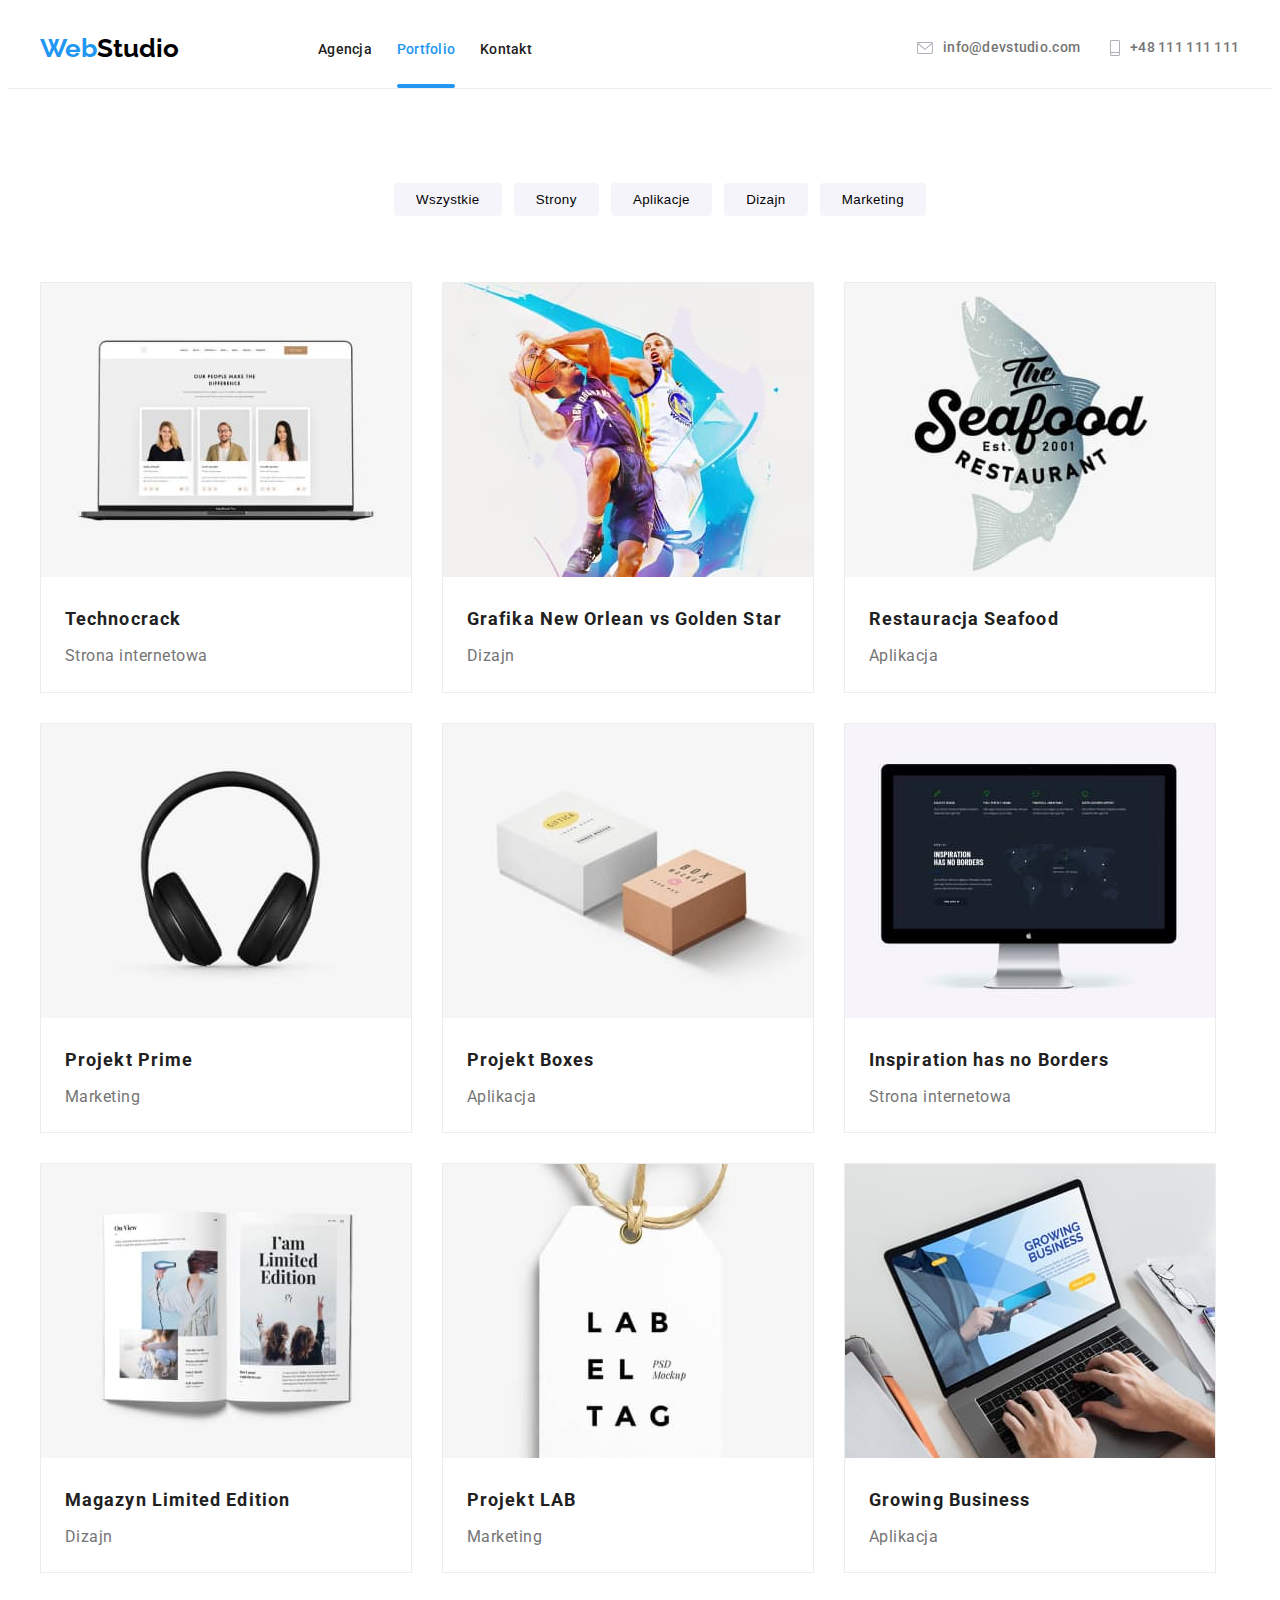
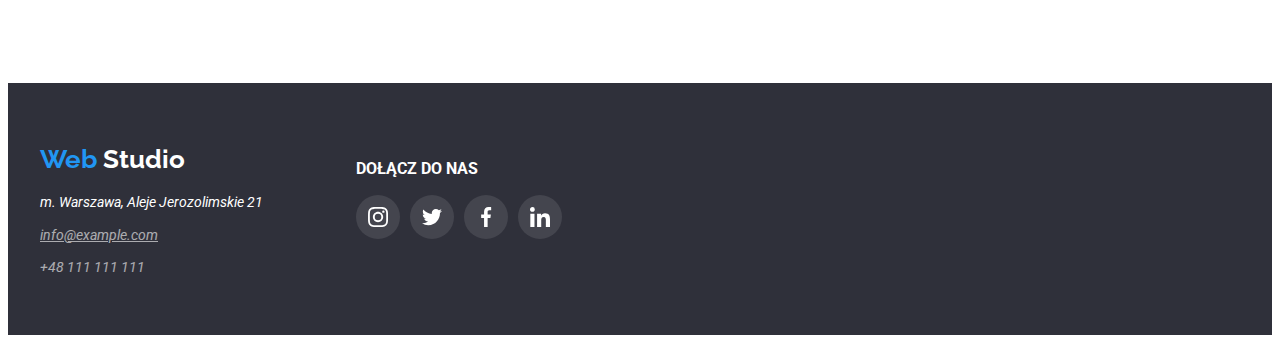
==== portfolio.html @ efbed038 "sklonowanie goit-markup-hw-05" ====
<!DOCTYPE html>
<html lang="pl">
  <head>
    <meta charset="UTF-8" />
    <meta http-equiv="X-UA-Compatible" content="IE=edge" />
    <meta name="viewport" content="width=device-width, initial-scale=1.0" />
    <title>Portfolio</title>
    <link
      rel="stylesheet"
      href="https://cdnjs.cloudflare.com/ajax/libs/modern-normalize/1.1.0/modern-normalize.min.css"
      integrity="sha512-wpPYUAdjBVSE4KJnH1VR1HeZfpl1ub8YT/NKx4PuQ5NmX2tKuGu6U/JRp5y+Y8XG2tV+wKQpNHVUX03MfMFn9Q=="
      crossorigin="anonymous"
      referrerpolicy="no-referrer"
    />
    <link rel="stylesheet" href="./css/styles.css" />
    <link rel="preconnect" href="https://fonts.googleapis.com" />
    <link rel="preconnect" href="https://fonts.gstatic.com" crossorigin />
    <link
      href="https://fonts.googleapis.com/css2?family=Raleway:wght@700&family=Roboto:wght@400;500;700;900&display=swap"
      rel="stylesheet"
    />
  </head>
  <body>
    <header class="portfolio-header-style">
      <div class="container">
        <div class="header-box">
          <nav class="nav-box">
            <a class="logo logo-header-box" href="index.html">
              <span class="logo-front">Web</span>Studio
            </a>
            <ul class="nav-list">
              <li>
                <a class="nav-link" href="index.html">Agencja</a>
              </li>
              <li class="nav-list-item">
                <a class="nav-link-active-portfolio nav-link" href="portfolio.html">Portfolio</a>
              </li>
              <li><a class="nav-link" href="#">Kontakt</a></li>
            </ul>
          </nav>
          <ul class="header-contacts-link-list">
            <li class="header-contacts-link-list-item">
              <svg class="header-icons" width="16" height="12">
                <use href="./images/icons.svg#icon-envelope1"></use>
              </svg>
              <a
                class="header-contacts-link header-contacts-link-mail"
                href="mailto:info@devstudio.com"
                >info@devstudio.com</a
              >
            </li>
            <li class="header-contacts-link-list-item">
              <svg class="header-icons" width="10" height="16">
                <use href="./images/icons.svg#icon-smartphone1"></use>
              </svg>
              <a class="header-contacts-link" href="tel:+48111111111">+48 111 111 111</a>
            </li>
          </ul>
        </div>
      </div>
    </header>
    <main>
      <section class="section">
        <div class="container">
          <ul class="portfolio-button-list">
            <li><button class="portfolio-button-list-item" type="button">Wszystkie</button></li>
            <li><button class="portfolio-button-list-item" type="button">Strony</button></li>
            <li><button class="portfolio-button-list-item" type="button">Aplikacje</button></li>
            <li><button class="portfolio-button-list-item" type="button">Dizajn</button></li>
            <li><button class="portfolio-button-list-item" type="button">Marketing</button></li>
          </ul>
          <ul class="portfolio-images-list">
            <li class="portfolio-images-list-item">
              <div class="portfolio-card-overlay-box">
                <img
                  src="images/portfolio/pageTechnocrack.jpg"
                  alt="Strona internetowa przedstawiająca zdjęcia i opisy osób tam pracujących."
                  width="370"
                  height="294"
                />
                <div class="portfolio-card-overlay">
                  Technocrack jest popularną platformą wykorzystywaną do rozpowszechniania
                  koronawirusa. Firmy wykorzystują tę platformę do celów szpiegowskich i ataków na
                  niezabezpieczone serwery konkurencji
                </div>
              </div>
              <div class="portfolio-titles">Technocrack</div>
              <div class="portfolio-desctiption">Strona internetowa</div>
            </li>
            <li class="portfolio-images-list-item">
              <div class="portfolio-card-overlay-box">
                <img
                  src="images/portfolio/basketball.jpg"
                  alt="Grafika przedstawiająca dwóch koszykarzy grających w koszykówkę."
                  width="370"
                  height="294"
                />
                <div class="portfolio-card-overlay">
                  Technocrack jest popularną platformą wykorzystywaną do rozpowszechniania
                  koronawirusa. Firmy wykorzystują tę platformę do celów szpiegowskich i ataków na
                  niezabezpieczone serwery konkurencji
                </div>
              </div>
              <div class="portfolio-titles">Grafika New Orlean vs Golden Star</div>
              <div class="portfolio-desctiption">Dizajn</div>
            </li>
            <li class="portfolio-images-list-item">
              <div class="portfolio-card-overlay-box">
                <img
                  src="images/portfolio/seafoodRestaurant.jpg"
                  alt="Logo restauracji z owocami morza."
                  width="370"
                  height="294"
                />
                <div class="portfolio-card-overlay">
                  Technocrack jest popularną platformą wykorzystywaną do rozpowszechniania
                  koronawirusa. Firmy wykorzystują tę platformę do celów szpiegowskich i ataków na
                  niezabezpieczone serwery konkurencji
                </div>
              </div>
              <div class="portfolio-titles">Restauracja Seafood</div>
              <div class="portfolio-desctiption">Aplikacja</div>
            </li>
            <li class="portfolio-images-list-item">
              <div class="portfolio-card-overlay-box">
                <img
                  src="images/portfolio/projectPrime.jpg"
                  alt="Czarne słuchawki nauszne."
                  width="370"
                  height="294"
                />
                <div class="portfolio-card-overlay">
                  Technocrack jest popularną platformą wykorzystywaną do rozpowszechniania
                  koronawirusa. Firmy wykorzystują tę platformę do celów szpiegowskich i ataków na
                  niezabezpieczone serwery konkurencji
                </div>
              </div>
              <div class="portfolio-titles">Projekt Prime</div>
              <div class="portfolio-desctiption">Marketing</div>
            </li>
            <li class="portfolio-images-list-item">
              <div class="portfolio-card-overlay-box">
                <img
                  src="images/portfolio/projectBoxes.jpg"
                  alt="Dwa pudełka leżące obok siebie - większe białe i mniejsze brązowe."
                  width="370"
                  height="294"
                />
                <div class="portfolio-card-overlay">
                  Technocrack jest popularną platformą wykorzystywaną do rozpowszechniania
                  koronawirusa. Firmy wykorzystują tę platformę do celów szpiegowskich i ataków na
                  niezabezpieczone serwery konkurencji
                </div>
              </div>
              <div class="portfolio-titles">Projekt Boxes</div>
              <div class="portfolio-desctiption">Aplikacja</div>
            </li>
            <li class="portfolio-images-list-item">
              <div class="portfolio-card-overlay-box">
                <img
                  src="images/portfolio/pageNoBorders.jpg"
                  alt="ekran, na którym widać stronę internetową zawierającą białe opisy na czarnym tle."
                  width="370"
                  height="294"
                />
                <div class="portfolio-card-overlay">
                  Technocrack jest popularną platformą wykorzystywaną do rozpowszechniania
                  koronawirusa. Firmy wykorzystują tę platformę do celów szpiegowskich i ataków na
                  niezabezpieczone serwery konkurencji
                </div>
              </div>
              <div class="portfolio-titles">Inspiration has no Borders</div>
              <div class="portfolio-desctiption">Strona internetowa</div>
            </li>
            <li class="portfolio-images-list-item">
              <div class="portfolio-card-overlay-box">
                <img
                  src="images/portfolio/newspapper.jpg"
                  alt="Otwarta gazeta zawierającą nagłówek świadczący o tym, że jest to edycja limitowana, oraz zdjęcia wraz z opisami."
                  width="370"
                  height="294"
                />
                <div class="portfolio-card-overlay">
                  Technocrack jest popularną platformą wykorzystywaną do rozpowszechniania
                  koronawirusa. Firmy wykorzystują tę platformę do celów szpiegowskich i ataków na
                  niezabezpieczone serwery konkurencji
                </div>
              </div>
              <div class="portfolio-titles">Magazyn Limited Edition</div>
              <div class="portfolio-desctiption">Dizajn</div>
            </li>
            <li class="portfolio-images-list-item">
              <div class="portfolio-card-overlay-box">
                <img
                  src="images/portfolio/projectLab.jpg"
                  alt="Biała etykieta z nazwą projektu Lab El Tag."
                  width="370"
                  height="294"
                />
                <div class="portfolio-card-overlay">
                  Technocrack jest popularną platformą wykorzystywaną do rozpowszechniania
                  koronawirusa. Firmy wykorzystują tę platformę do celów szpiegowskich i ataków na
                  niezabezpieczone serwery konkurencji
                </div>
              </div>
              <div class="portfolio-titles">Projekt LAB</div>
              <div class="portfolio-desctiption">Marketing</div>
            </li>
            <li class="portfolio-images-list-item">
              <div class="portfolio-card-overlay-box">
                <img
                  src="images/portfolio/growingBusiness.jpg"
                  alt="Ekran laptopa, na którym widać stronę aplikacji Growing Businnes."
                  width="370"
                  height="294"
                />
                <div class="portfolio-card-overlay">
                  Technocrack jest popularną platformą wykorzystywaną do rozpowszechniania
                  koronawirusa. Firmy wykorzystują tę platformę do celów szpiegowskich i ataków na
                  niezabezpieczone serwery konkurencji
                </div>
              </div>
              <div class="portfolio-titles">Growing Business</div>
              <div class="portfolio-desctiption">Aplikacja</div>
            </li>
          </ul>
        </div>
      </section>
    </main>
    <footer class="footer-style-background">
      <div class="container footer-style-box">
        <div>
          <a class="logo footer-logo" href="index.html">
            <span class="logo-front">Web</span>
            <span class="logo-back">Studio</span>
          </a>
          <address class="address-box">
            m. Warszawa, Aleje Jerozolimskie 21
            <a
              class="footer-contacts-link footer-contacts-link-email"
              href="mailto:info@example.com"
              >info@example.com</a
            >
            <a class="footer-contacts-link footer-contacts-link-phone" href="tel:+48111111111"
              >+48 111 111 111</a
            >
          </address>
        </div>
        <div class="container footer-social-links-box">
          <h3 class="footer-title">DOŁĄCZ DO NAS</h3>
          <ul class="footer-social-links-list">
            <li class="footer-social-links-list-item">
              <svg width="20" height="20">
                <use href="./images/icons.svg#icon-instagram-2"></use>
              </svg>
            </li>
            <li class="footer-social-links-list-item">
              <svg width="20" height="20">
                <use href="./images/icons.svg#icon-twitter-1"></use>
              </svg>
            </li>
            <li class="footer-social-links-list-item">
              <svg width="20" height="20">
                <use href="./images/icons.svg#icon-facebook-1"></use>
              </svg>
            </li>
            <li class="footer-social-links-list-item">
              <svg width="20" height="20">
                <use href="./images/icons.svg#icon-linkedin-1"></use>
              </svg>
            </li>
          </ul>
        </div>
      </div>
    </footer>
  </body>
</html>
---- css/styles.css ----
*,
*::before,
*::after {
  box-sizing: border-box;
}

body {
  font-family: 'Roboto', sans-serif;
  color: #212121;
}

.container {
  max-width: 1200px;
  margin: 0 auto;
}

/* HEADER */

.logo {
  font-family: 'Raleway', sans-serif;
  font-style: normal;
  font-weight: 700;
  font-size: 1.63rem;
  line-height: 1.19;
  text-decoration: none;
  color: #000000;
}

.logo-front {
  color: #2196f3;
}

.nav-link {
  color: #212121;
  text-decoration: none;
  font-weight: 500;
  font-size: 0.88rem;
  line-height: 1.14;
  letter-spacing: 0.02em;
  transition: color 250ms cubic-bezier(0.4, 0, 0.2, 1);
}

.header-contacts-link {
  color: #757575;
  text-decoration: none;
  font-weight: 500;
  font-size: 0.88rem;
  line-height: 1.14px;
  letter-spacing: 0.02em;
  transition: color 250ms cubic-bezier(0.4, 0, 0.2, 1);
}

.header-icons {
  margin-right: 10px;
  fill: #afb1b8;
}

.header-contacts-link-list {
  list-style-type: none;
  display: flex;
}

.header-contacts-link-list-item {
  display: flex;
  align-items: center;
}

.header-contacts-link-list-item:hover,
.header-contacts-link-list-item:focus {
  cursor: pointer;
}

.header-contacts-link-list-item:hover > .header-icons:hover,
.header-contacts-link-list-item:focus > .header-icons:focus {
  fill: #2196f3;
}

.header-contacts-link-list-item:hover > .header-contacts-link:hover {
  color: #2196f3;
}

.header-box {
  display: flex;
  height: 80px;
  align-items: center;
}

.nav-box {
  display: flex;
  align-items: center;
}

.nav-list {
  display: flex;
  align-items: center;
  justify-content: space-between;
  width: 254px;
  height: 16px;
  margin-right: 345px;
}

.nav-list-item {
  position: relative;
}

.nav-link-active-agency,
.nav-link-active-portfolio {
  color: #2196f3;
}

.nav-link-active-agency::after {
  content: '';
  position: absolute;
  width: 53px;
  height: 4px;
  left: 0;
  top: 45px;
  background-color: #2196f3;
  border-radius: 2px;
}

.nav-link-active-portfolio::after {
  content: '';
  position: absolute;
  width: 58px;
  height: 4px;
  left: 0;
  top: 45px;
  background-color: #2196f3;
  border-radius: 2px;
}

.logo-header-box {
  width: 145px;
  display: flex;
  justify-content: flex-start;
  margin-right: 93px;
}

.header-contacts-link-mail {
  margin-right: 30px;
}

/* MAIN INDEX.HTML */

.section {
  padding-top: 94px;
  padding-bottom: 94px;
}

.main-title {
  color: #ffffff;
  font-size: 2.75rem;
  font-weight: 900;
  line-height: 1.36;
  letter-spacing: 0.06em;
  display: flex;
  text-align: center;
  padding-top: 106px;
  padding-right: 237px;
  padding-left: 237px;
  margin: 0 auto;
}

.main-button {
  font-weight: 700;
  line-height: 1.88;
  text-align: center;
  letter-spacing: 0.06em;
  color: #ffffff;
  background-color: #2196f3;
  display: flex;
  width: 200px;
  height: 50px;
  justify-content: center;
  align-items: center;
  margin: 30px 527px 106px 527px;
  border-radius: 4px;
  border-color: #2196f3;
  transition: opacity 250ms cubic-bezier(0.4, 0, 0.2, 1);
}

.main-button:hover,
.main-button:focus {
  cursor: pointer;
  opacity: 0.8;
}

.first-section {
  background-image: linear-gradient(to bottom, #2f303a66, #2f303a66),
    url('../images/background.jpg');
  max-width: 1600px;
  margin: 0px auto;
  display: flex;
}

.second-section-title .footer-title {
  font-weight: 700;
  font-size: 0.88rem;
  line-height: 1.14;
  letter-spacing: 0.03em;
}

.second-section-description {
  font-size: 0.88rem;
  line-height: 1.7;
  letter-spacing: 0.03em;
  color: #757575;
}

.subtitle {
  font-weight: 700;
  font-size: 2.25rem;
  line-height: 1.16;
  text-align: center;
  letter-spacing: 0.03em;
  padding-bottom: 50px;
  margin: 0 auto;
}

.employee-names {
  font-weight: 500;
  line-height: 1.18;
  text-align: center;
  letter-spacing: 0.03em;
  background-color: #ffffff;
  padding-top: 30px;
  padding-bottom: 10px;
}

.employee-position {
  line-height: 1.18;
  text-align: center;
  letter-spacing: 0.03em;
  color: #757575;
  background-color: #ffffff;
  padding-bottom: 30px;
}

.second-section {
  padding-bottom: 0px;
}

.second-section-list {
  display: flex;
  width: 1170px;
  padding-left: 0px;
  gap: 30px;
}

.third-section-box {
  width: 1170px;
}

.third-section-list {
  display: flex;
  justify-content: space-between;
  padding-left: 0px;
  padding-bottom: 0px;
}

.employee-section {
  background-color: #f5f4fa;
}

.employee-list {
  display: flex;
  width: 1170px;
  justify-content: space-between;
  padding-left: 0px;
}

.employee-list-item {
  box-shadow: 0px 2px 1px 0px #00000033, 0px 1px 1px 0px #00000024, 0px 1px 3px 0px #0000001f;
  border-radius: 0px 0px 4px 4px;
}

.emloyee-list-item-img{
vertical-align: middle;
}

.second-section-list-icons {
  height: 120px;
  width: 270px;
  padding: 25px 100px;
  background-color: #f5f4fa;
  margin-bottom: 30px;
}

.employee-social-links {
  list-style-type: none;
  display: flex;
  justify-content: space-between;
  padding-left: 32px;
  padding-right: 32px;
  padding-bottom: 30px;
  background-color: #ffffff;
  border-radius: 0px 0px 4px 4px;
}

.employee-social-links-item {
  width: 44px;
  height: 44px;
  justify-content: center;
  align-items: center;
  padding: 12px;
  fill: #afb1b8;
}

.employee-social-links-item:hover,
.employee-social-links-item:focus {
  fill: #ffffff;
  cursor: pointer;
  background-color: #2196f3;
  border-radius: 50%;
}

.our-customers-section {
  width: 1170px;
}

.our-customer-list {
  list-style-type: none;
  display: flex;
  justify-content: space-between;
  padding-left: 0px;
  fill: #afb1b8;
}

.our-customers-list-item {
  width: 170px;
  height: 92px;
  border: 1px solid #afb1b8;
  border-radius: 4px;
  padding: 17.71px 32px 14.25px;
  transition: border-color 250ms cubic-bezier(0.4, 0, 0.2, 1);
}

.our-customers-list-item:hover,
.our-customers-list-item:focus {
  cursor: pointer;
  fill: #2196f3;
  border-color: #2196f3;
}

.third-section-list-item {
  position: relative;
  display: flex;
}

.third-section-list-item-description {
  position: absolute;
  bottom: 0;
  left: 0;
  z-index: 1;
  height: 70px;
  width: 370px;
  display: flex;
  justify-content: center;
  align-items: center;
  margin: 0;
  background: #2f303acc;
  font-weight: 700;
  font-size: 0.88rem;
  line-height: 1.17;
  letter-spacing: 0.03em;
  text-transform: uppercase;
  color: #ffffff;
}

/* MAIN PORTFOLIO */

.portfolio-button-list-item {
  font-weight: 500;
  line-height: 1.6;
  text-align: center;
  letter-spacing: 0.03em;
  background-color: #f5f4fa;
  padding: 6px 22px;
  border: 0;
  border-radius: 4px;
  transition: color 250ms cubic-bezier(0.4, 0, 0.2, 1),
    background-color 250ms cubic-bezier(0.4, 0, 0.2, 1),
    box-shadow 250ms cubic-bezier(0.4, 0, 0.2, 1);
}

.portfolio-button-list-item:hover,
.portfolio-button-list-item:focus {
  color: #ffffff;
  background-color: #2196f3;
  cursor: pointer;
  box-shadow: 0px 3px 1px #0000001a, 0px 1px 2px #00000014, 0px 2px 2px #0000001f;
}

.portfolio-titles {
  font-weight: 700;
  font-size: 1.13rem;
  line-height: 2;
  letter-spacing: 0.06em;
  padding: 20px 24px 4px 24px;
}

.portfolio-desctiption {
  line-height: 1.88;
  letter-spacing: 0.03em;
  color: #757575;
  padding: 0px 24px 20px 24px;
}

.portfolio-button-list {
  display: flex;
  width: 572px;
  align-items: flex-start;
  justify-content: space-between;
  gap: 8px;
  margin: 0 auto;
  padding-bottom: 50px;
}

.portfolio-images-list {
  display: flex;
  flex-wrap: wrap;
  gap: 30px;
  padding-left: 0px;
}

.portfolio-images-list-item {
  border: 1px solid #ececec;
  transition: box-shadow 250ms cubic-bezier(0.4, 0, 0.2, 1);
}

.portfolio-header-style {
  border-bottom: 1px solid #ececec;
}

.portfolio-images-list-item:hover {
  cursor: pointer;
  box-shadow: 1px 4px 6px 0px #00000029, 0px 4px 4px 0px #0000000f, 0px 1px 1px 0px #0000001f;
}

.portfolio-card-overlay-box {
  position: relative;
  overflow: hidden;
}

.portfolio-card-overlay {
  font-weight: 400;
  font-size: 1.12rem;
  line-height: 1.75rem;
  letter-spacing: 0.03em;
  color: #ffffff;
  width: 100%;
  height: 100%;
  position: absolute;
  top: 0;
  left: 0;
  padding: 49px 45px 49px 24px;
  background: #2196f3e5;
  transition: transform 250ms cubic-bezier(0.4, 0, 0.2, 1);
  transform: translateY(200%);
}

.portfolio-images-list-item:hover .portfolio-card-overlay,
.portfolio-images-list-item:focus .portfolio-card-overlay {
  transform: translateY(0);
}

/* FOOTER */

.footer-style-box {
  color: #ffffff;
  font-size: 0.88rem;
  padding-top: 60px;
  padding-bottom: 60px;
  display: flex;
}

.footer-style-background {
  background-color: #2f303a;
}

.footer-contacts-link {
  color: #ffffff;
  opacity: 0.6;
  text-decoration: none;
  transition: color 250ms cubic-bezier(0.4, 0, 0.2, 1);
}

.footer-contacts-link-email {
  text-decoration: underline;
}

.logo-back {
  color: #ffffff;
}

.address-box {
  width: 246px;
  height: 81px;
  display: flex;
  flex-direction: column;
  justify-content: space-between;
  margin-top: 20px;
}

.footer-social-links-list {
  list-style-type: none;
  width: 206px;
  display: flex;
  justify-content: space-between;
  padding-left: 0px;
}

.footer-social-links-list-item {
  fill: #ffffff;
  width: 44px;
  height: 44px;
  justify-content: center;
  align-items: center;
  padding: 12px;
  background-color: #ffffff1a;
  border-radius: 50%;
  transition: background-color 250ms cubic-bezier(0.4, 0, 0.2, 1);
}

.footer-social-links-list-item:hover,
.footer-social-links-list-item:focus {
  background-color: #2196f3;
  cursor: pointer;
}

.footer-social-links-box {
  margin-left: 70px;
}

.nav-link:hover,
.nav-link:focus,
.footer-contacts-link:hover,
.footer-contacts-link:focus {
  color: #2196f3;
}

ul {
  list-style-type: none;
}

/* OKNO MODALNE */

.backdrop {
  height: 100%;
  width: 100%;
  position: absolute;
  left: 0px;
  top: 0px;
  background: #00000033;
}

.modal {
  height: 581px;
  width: 528px;
  background: #ffffff;
  border-radius: 4px;
  position: absolute;
  top: 50%;
  left: 50%;
  transform: translate(-50%, -50%);
  box-shadow: 0px 2px 1px 0px #00000033, 0px 1px 1px 0px #00000024, 0px 1px 3px 0px #0000001f;
}

.is-hidden {
  visibility: hidden;
  opacity: 0;
  pointer-events: none;
}

.close-btn {
  height: 30px;
  width: 30px;
  position: absolute;
  top: 10px;
  left: 490px;
  border: 1px solid #0000001a;
  border-radius: 50%;
}

.close-btn:hover {
  fill: #cf3f3a;
}
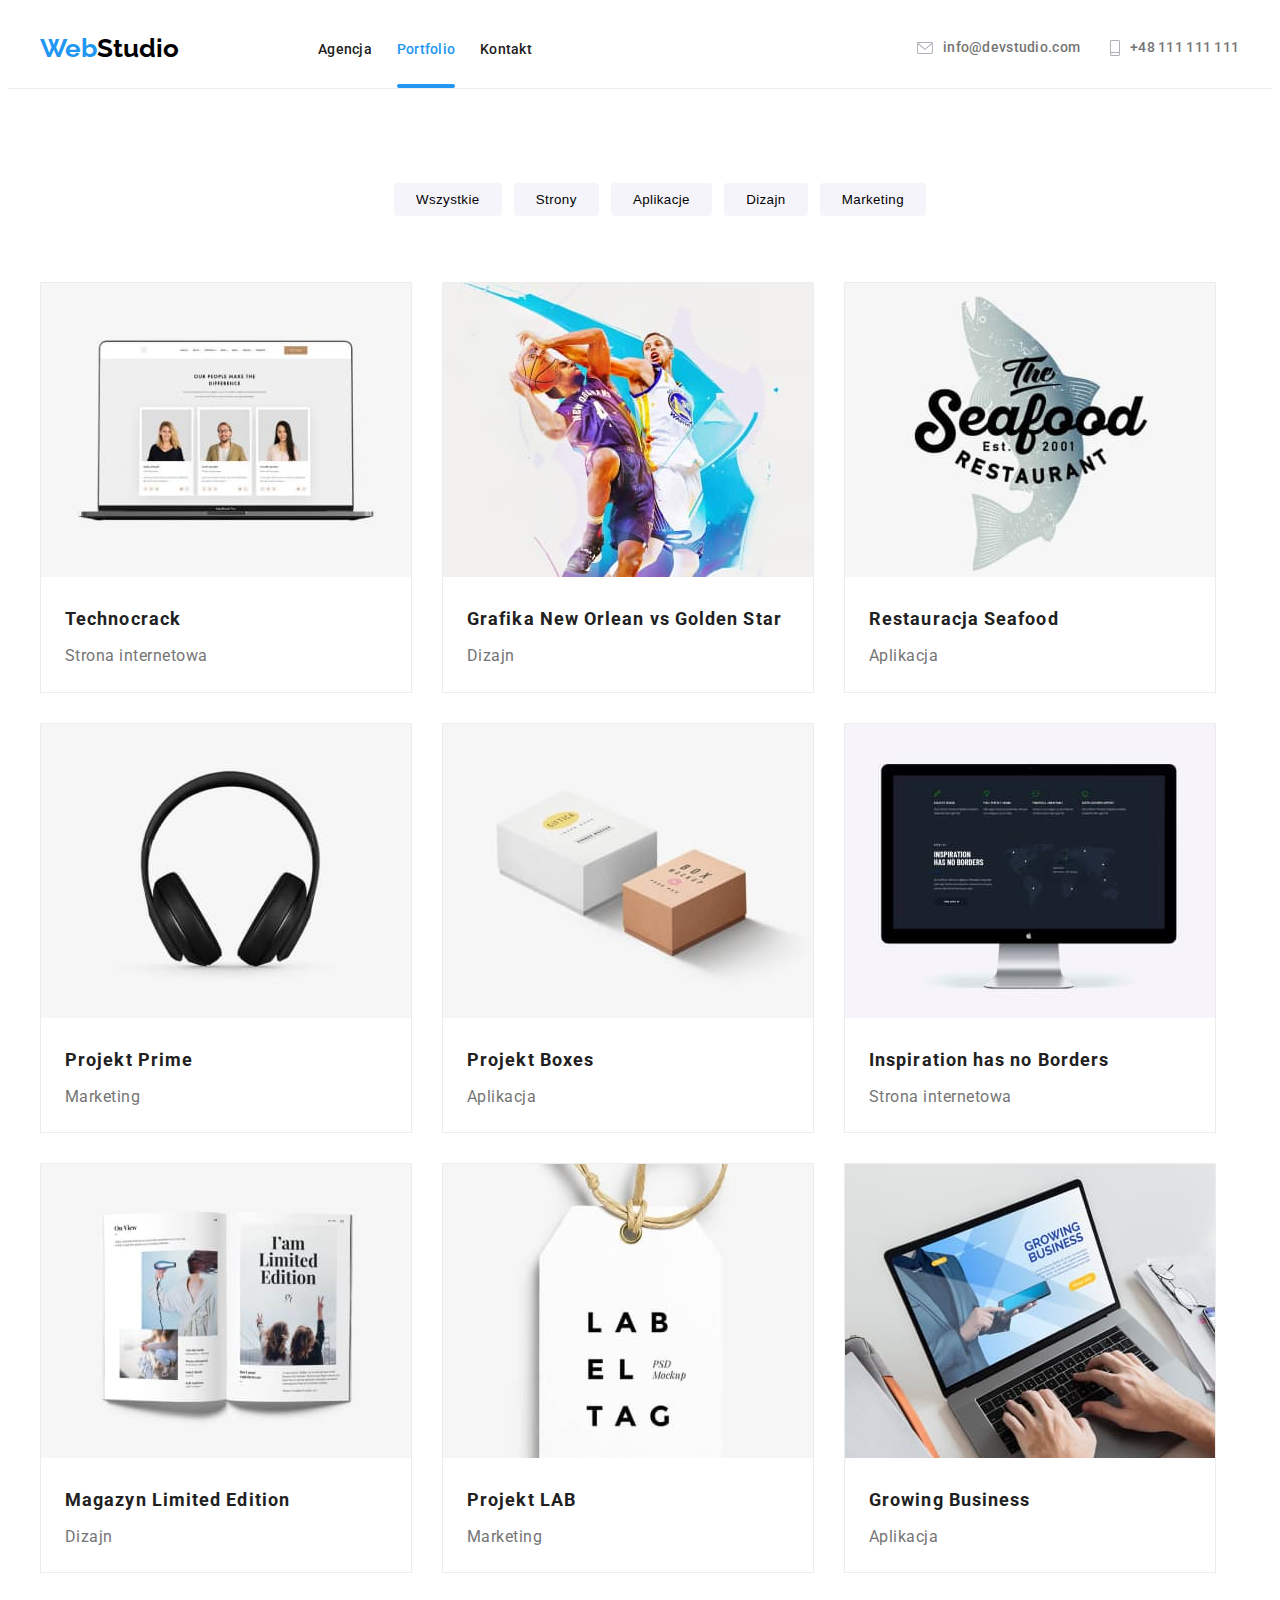
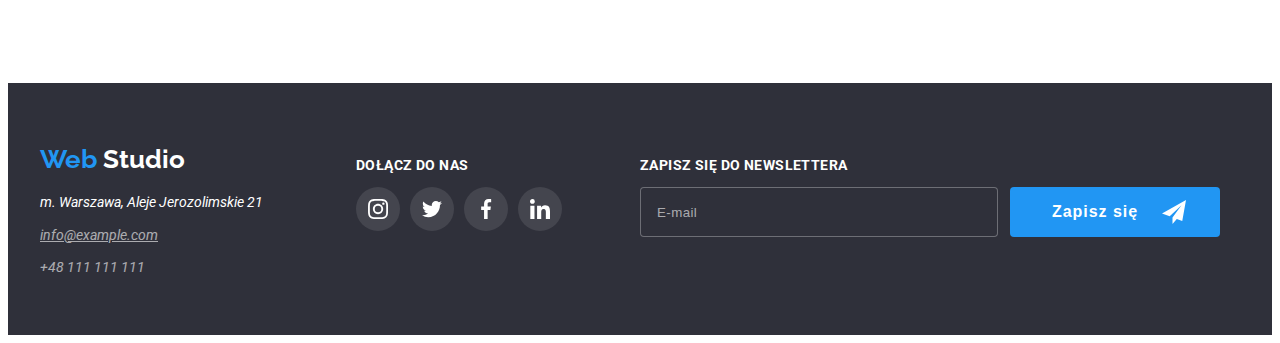
==== commit 0befeae7: "utworzenie formularza w stopce" ====
--- a/portfolio.html
+++ b/portfolio.html
@@ -247,7 +247,7 @@
           </address>
         </div>
         <div class="container footer-social-links-box">
-          <h3 class="footer-title">DOŁĄCZ DO NAS</h3>
+          <h3 class="footer-title">Dołącz do nas</h3>
           <ul class="footer-social-links-list">
             <li class="footer-social-links-list-item">
               <svg width="20" height="20">
@@ -270,6 +270,20 @@
               </svg>
             </li>
           </ul>
+        </div>
+        <div>
+          <h3 class="footer-title">Zapisz się do newslettera</h3>
+          <form>
+            <label class="footer-form-box">
+              <input class="footer-form-input" type="email" name="email" placeholder="E-mail" />
+              <button class="footer-form-button" type="submit">
+                Zapisz się
+                <svg class="footer-form-button-icon" width="24" height="24">
+                  <use href="./images/icons.svg#icon-icon-send"></use>
+                </svg>
+              </button>
+            </label>
+          </form>
         </div>
       </div>
     </footer>
--- a/css/styles.css
+++ b/css/styles.css
@@ -70,8 +70,8 @@
   cursor: pointer;
 }
 
-.header-contacts-link-list-item:hover > .header-icons:hover,
-.header-contacts-link-list-item:focus > .header-icons:focus {
+.header-contacts-link-list-item:hover > .header-icons,
+.header-contacts-link-list-item:focus > .header-icons {
   fill: #2196f3;
 }
 
@@ -176,14 +176,17 @@
   align-items: center;
   margin: 30px 527px 106px 527px;
   border-radius: 4px;
-  border-color: #2196f3;
+  border: none;
   transition: opacity 250ms cubic-bezier(0.4, 0, 0.2, 1);
 }
 
 .main-button:hover,
-.main-button:focus {
+.main-button:focus,
+.footer-form-button:hover,
+.footer-form-button:focus
+ {
   cursor: pointer;
-  opacity: 0.8;
+  opacity: 0.75;
 }
 
 .first-section {
@@ -194,11 +197,13 @@
   display: flex;
 }
 
-.second-section-title .footer-title {
+.second-section-title,
+.footer-title {
   font-weight: 700;
   font-size: 0.88rem;
   line-height: 1.14;
   letter-spacing: 0.03em;
+  text-transform: uppercase;
 }
 
 .second-section-description {
@@ -275,8 +280,8 @@
   border-radius: 0px 0px 4px 4px;
 }
 
-.emloyee-list-item-img{
-vertical-align: middle;
+.emloyee-list-item-img {
+  vertical-align: middle;
 }
 
 .second-section-list-icons {
@@ -531,6 +536,7 @@
 
 .footer-social-links-box {
   margin-left: 70px;
+  margin-right: 78px;
 }
 
 .nav-link:hover,
@@ -542,6 +548,49 @@
 
 ul {
   list-style-type: none;
+}
+
+.footer-form-box {
+  display: flex;
+}
+
+.footer-form-input {
+  background-color: #2f303a;
+  width: 358px;
+  height: 50px;
+  border: 1px solid #ffffff4d;
+  border-radius: 4px;
+  padding-left: 16px;
+}
+
+::placeholder {
+  color: #ffffff99;
+  font-weight: 400;
+  line-height: 1.25;
+  letter-spacing: 0.03em;
+}
+
+.footer-form-button {
+  background-color: #2196f3;
+  border: none;
+  font-weight: 700;
+  font-size: 1rem;
+  line-height: 1.87;
+  letter-spacing: 0.06em;
+  color: #ffffff;
+  border-radius: 4px;
+  display: flex;
+  align-items: center;
+  justify-content: center;
+  padding-left: 42px;
+  margin-left: 12px;
+  transition: opacity 250ms cubic-bezier(0.4, 0, 0.2, 1);
+}
+
+.footer-form-button-icon{
+fill: #ffffff;
+margin-left: 24px;
+margin-right: 28px;
 }
 
 /* OKNO MODALNE */
